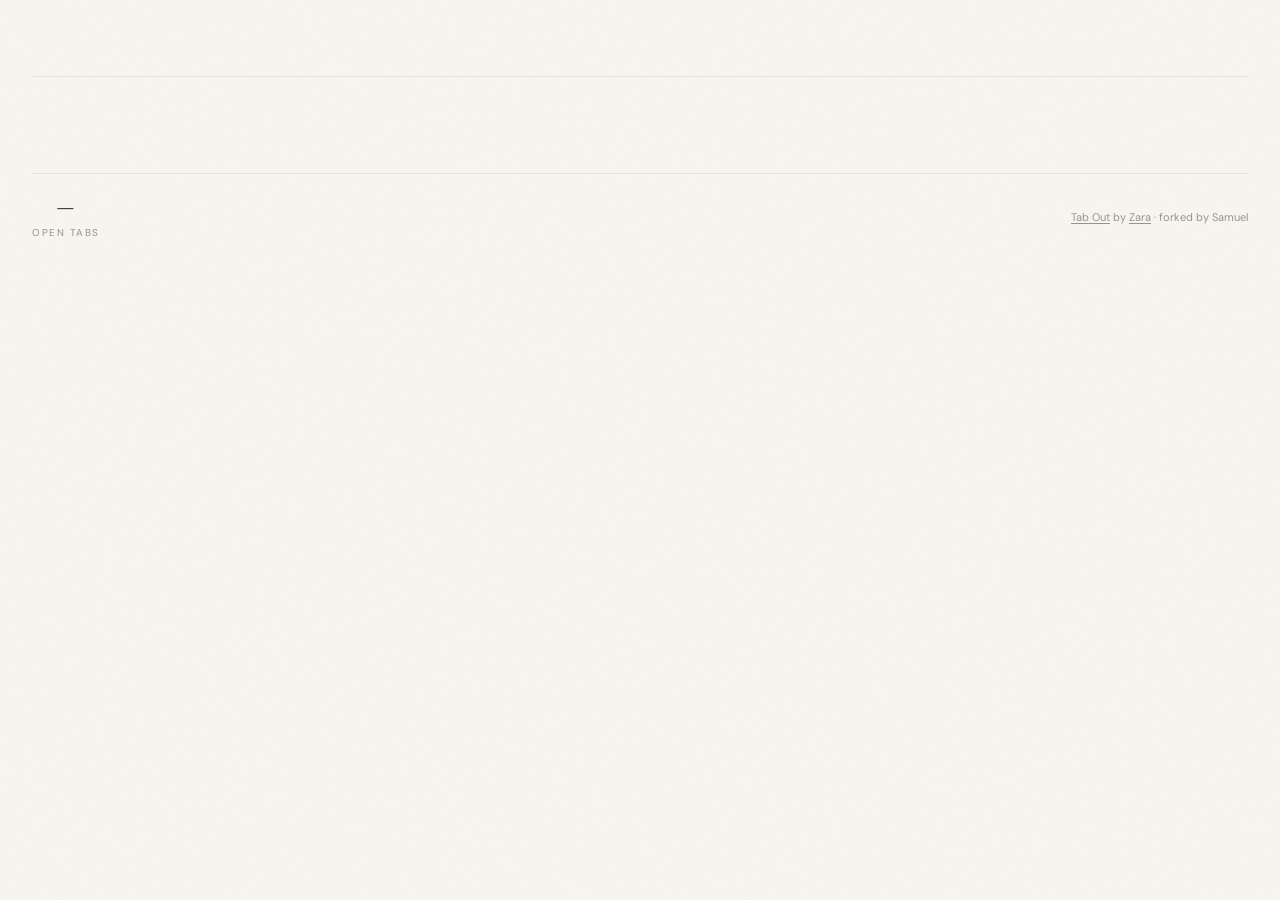
==== extension/index.html @ 677e5ebb "feat: keep tab counts synchronized" ====
<!DOCTYPE html>
<html lang="en">
<head>
  <meta charset="UTF-8">
  <meta name="viewport" content="width=device-width, initial-scale=1.0">
  <title>Tab Out</title>

  <!-- Google Fonts: Newsreader (for headings/numbers) + DM Sans (for body text) -->
  <link rel="preconnect" href="https://fonts.googleapis.com">
  <link href="https://fonts.googleapis.com/css2?family=Newsreader:ital,opsz,wght@0,6..72,300;0,6..72,400;0,6..72,500;1,6..72,300;1,6..72,400&family=DM+Sans:wght@300;400;500;600&display=swap" rel="stylesheet">

  <link rel="stylesheet" href="style.css">
</head>
<body>
<div class="container">



  <!-- ================================================================
       HEADER — greeting on the left
       ================================================================ -->
  <header>
    <div class="header-left">
      <!-- "Good afternoon" — written by getGreeting() in app.js -->
      <h1 id="greeting"></h1>
      <!-- "Friday, April 4, 2026" — written by getDateDisplay() in app.js -->
      <div class="date" id="dateDisplay"></div>
    </div>
  </header>

  <!-- ================================================================
       TAB OUT DUPES BANNER — appears when you have extra Tab Out tabs open
       Hidden by default; app.js shows it when dupeTabOutCount > 1
       ================================================================ -->
  <div class="tab-cleanup-banner" id="tabOutDupeBanner" style="display:none">
    <div class="tab-cleanup-left">
      <div class="tab-cleanup-icon">
        <svg xmlns="http://www.w3.org/2000/svg" fill="none" viewBox="0 0 24 24" stroke-width="1.5" stroke="currentColor">
          <path stroke-linecap="round" stroke-linejoin="round" d="M15.75 17.25v3.375c0 .621-.504 1.125-1.125 1.125h-9.75a1.125 1.125 0 0 1-1.125-1.125V7.875c0-.621.504-1.125 1.125-1.125H6.75a9.06 9.06 0 0 1 1.5.124m7.5 10.376h3.375c.621 0 1.125-.504 1.125-1.125V11.25c0-4.46-3.243-8.161-7.5-8.876a9.06 9.06 0 0 0-1.5-.124H9.375c-.621 0-1.125.504-1.125 1.125v3.5m7.5 10.375H9.375a1.125 1.125 0 0 1-1.125-1.125v-9.25m12 6.625v-1.875a3.375 3.375 0 0 0-3.375-3.375h-1.5a1.125 1.125 0 0 1-1.125-1.125v-1.5a3.375 3.375 0 0 0-3.375-3.375H9.75" />
        </svg>
      </div>
      <div class="tab-cleanup-text">
        You have <strong id="tabOutDupeCount"></strong> Tab Out tabs open. Keep just this one?
      </div>
    </div>
    <button class="tab-cleanup-btn" data-action="close-tabout-dupes">Close extras</button>
  </div>

  <!-- ================================================================
       MAIN CONTENT AREA — two-column layout
       Left: open tabs (domain/mission cards)
       Right: saved for later checklist
       The right column only renders when it has items (JS controls this)
       ================================================================ -->
  <div class="dashboard-columns" id="dashboardColumns">

    <!-- LEFT COLUMN: Open tabs -->
    <div class="active-section" id="openTabsSection" style="display:none">
      <div class="section-header">
        <h2 id="openTabsSectionTitle">Right now</h2>
        <div class="section-line"></div>
        <div class="section-count" id="openTabsSectionCount"></div>
      </div>
      <div class="missions" id="openTabsMissions"></div>
    </div>

    <!-- RIGHT COLUMN: Saved for Later checklist -->
    <div class="deferred-column" id="deferredColumn" style="display:none">
      <div class="section-header">
        <h2>Saved for later</h2>
        <div class="section-line"></div>
        <div class="section-count" id="deferredCount"></div>
      </div>

      <!-- Active checklist items — injected by renderDeferredList() in app.js -->
      <div class="deferred-list" id="deferredList"></div>

      <!-- Empty state — shown when no active deferred tabs -->
      <div class="deferred-empty" id="deferredEmpty" style="display:none">
        Nothing saved. Living in the moment.
      </div>

      <!-- Archive section — collapsed by default -->
      <div class="deferred-archive" id="deferredArchive" style="display:none">
        <button class="archive-toggle" id="archiveToggle">
          <svg class="archive-chevron" xmlns="http://www.w3.org/2000/svg" fill="none" viewBox="0 0 24 24" stroke-width="2" stroke="currentColor"><path stroke-linecap="round" stroke-linejoin="round" d="m19.5 8.25-7.5 7.5-7.5-7.5" /></svg>
          Archive
          <span class="archive-count" id="archiveCount"></span>
        </button>
        <div class="archive-body" id="archiveBody" style="display:none">
          <input type="text" class="archive-search" id="archiveSearch" placeholder="Search archived tabs...">
          <div class="archive-list" id="archiveList"></div>
        </div>
      </div>
    </div>

  </div><!-- end .dashboard-columns -->

  <!-- ================================================================
       HISTORY SECTION — 底部：访问过的历史域名
       每个域名显示一次，点击进入该域名首页
       由 renderHistorySection() in app.js 控制显隐
       ================================================================ -->
  <div class="history-section" id="historySection" style="display:none">
    <div class="section-header">
      <h2>Recently visited</h2>
      <div class="section-line"></div>
      <div class="section-count" id="historySectionCount"></div>
    </div>
    <div class="history-domains" id="historyDomains"></div>
  </div>

  <!-- ================================================================
       FOOTER — global stats + refresh control
       ================================================================ -->
  <footer>
    <div class="footer-stats">
      <div class="stat">
        <div class="stat-num" id="statTabs">—</div>
        <div class="stat-label">Open tabs</div>
      </div>
    </div>
    <div class="last-refresh">
      <span style="color: var(--muted); font-size: 11px;"><a href="https://github.com/zarazhangrui/tab-out" target="_top" style="color: var(--muted); text-decoration: underline; text-underline-offset: 2px;">Tab Out</a> by <a href="https://x.com/zarazhangrui" target="_top" style="color: var(--muted); text-decoration: underline; text-underline-offset: 2px;">Zara</a> &middot; forked by Samuel</span>
    </div>
  </footer>

</div><!-- end .container -->

<!-- ================================================================
     TOAST — floats above everything, used for action confirmations
     Hidden by default via CSS (opacity:0, translateY)
     ================================================================ -->
<div class="toast" id="toast">
  <!-- Checkmark circle icon (Heroicons outline) -->
  <svg xmlns="http://www.w3.org/2000/svg" fill="none" viewBox="0 0 24 24" stroke-width="2" stroke="currentColor">
    <path stroke-linecap="round" stroke-linejoin="round" d="M9 12.75 11.25 15 15 9.75M21 12a9 9 0 1 1-18 0 9 9 0 0 1 18 0Z" />
  </svg>
  <span id="toastText"></span>
</div>

<!-- Personal config (gitignored) — defines LOCAL_LANDING_PAGE_PATTERNS etc. -->
<!-- If the file doesn't exist, that's fine — app.js uses sensible defaults. -->
<script src="config.local.js" onerror="/* no personal config, that's fine */"></script>

<!-- Main dashboard logic — loads last so the DOM is ready -->
<script src="tab-state.js"></script>
<script src="app.js"></script>
</body>
</html>
---- extension/style.css ----
/* ============================================================
   Tab Mission Control — Dashboard Styles
   Extracted directly from mockup.html — do not modify unless
   also updating the mockup. This is the approved design.
   ============================================================ */

:root {
  --ink: #1a1613;
  --paper: #f8f5f0;
  --warm-gray: #e8e2da;
  --muted: #9a918a;
  --accent-amber: #c8713a;
  --accent-sage: #5a7a62;
  --accent-slate: #5a6b7a;
  --accent-rose: #b35a5a;
  --status-active: #3d7a4a;
  --status-cooling: #b8892e;
  --status-abandoned: #b35a5a;
  --card-bg: #fffdf9;
  --shadow: rgba(26, 22, 19, 0.06);
}

* { margin: 0; padding: 0; box-sizing: border-box; }

body {
  font-family: 'DM Sans', sans-serif;
  background: var(--paper);
  color: var(--ink);
  min-height: 100vh;
  -webkit-font-smoothing: antialiased;
}

/* Subtle paper texture */
body::before {
  content: '';
  position: fixed;
  inset: 0;
  background-image: url("data:image/svg+xml,%3Csvg viewBox='0 0 256 256' xmlns='http://www.w3.org/2000/svg'%3E%3Cfilter id='noise'%3E%3CfeTurbulence type='fractalNoise' baseFrequency='0.9' numOctaves='4' stitchTiles='stitch'/%3E%3C/filter%3E%3Crect width='100%25' height='100%25' filter='url(%23noise)' opacity='0.03'/%3E%3C/svg%3E");
  pointer-events: none;
  z-index: 0;
}

.container {
  position: relative;
  z-index: 1;
  max-width: 960px;
  margin: 0 auto;
  padding: 48px 32px 80px;
}

/* When the saved-for-later sidebar is open, expand the container
   so the tab grid still has room for 2-3 columns */
.container:has(.dashboard-columns) {
  max-width: 1300px;
}

/* ---- Header ---- */
header {
  display: flex;
  justify-content: space-between;
  align-items: flex-start;
  margin-bottom: 48px;
  padding-bottom: 24px;
  border-bottom: 1px solid var(--warm-gray);
}

.header-left h1 {
  font-family: 'Newsreader', serif;
  font-weight: 300;
  font-size: 28px;
  letter-spacing: -0.5px;
  color: var(--ink);
  margin-bottom: 4px;
}

.header-left .date {
  font-size: 13px;
  color: var(--muted);
  font-weight: 400;
  letter-spacing: 0.5px;
  text-transform: uppercase;
}

/* ---- Tab cleanup banner ---- */
.tab-cleanup-banner {
  background: linear-gradient(135deg, rgba(200, 113, 58, 0.04), rgba(200, 113, 58, 0.09));
  border: 1px solid rgba(200, 113, 58, 0.18);
  border-radius: 8px;
  padding: 16px 24px;
  display: flex;
  align-items: center;
  justify-content: space-between;
  margin-bottom: 16px;
}

.tab-cleanup-left {
  display: flex;
  align-items: center;
  gap: 16px;
}

.tab-cleanup-icon {
  width: 36px;
  height: 36px;
  border-radius: 50%;
  background: rgba(200, 113, 58, 0.1);
  display: flex;
  align-items: center;
  justify-content: center;
  flex-shrink: 0;
}

.tab-cleanup-icon svg {
  width: 18px;
  height: 18px;
  color: var(--accent-amber);
}

.tab-cleanup-text {
  font-size: 13px;
  color: var(--ink);
  line-height: 1.5;
}

.tab-cleanup-text strong {
  font-weight: 600;
}

.tab-cleanup-btn {
  font-family: 'DM Sans', sans-serif;
  font-size: 12px;
  font-weight: 600;
  padding: 8px 20px;
  border-radius: 6px;
  border: none;
  background: var(--accent-amber);
  color: white;
  cursor: pointer;
  transition: all 0.2s;
  white-space: nowrap;
}

.tab-cleanup-btn:hover {
  opacity: 0.85;
  transform: translateY(-1px);
}

/* ---- Nudge banner ---- */
.nudge-banner {
  background: linear-gradient(135deg, rgba(179, 90, 90, 0.04), rgba(179, 90, 90, 0.08));
  border: 1px solid rgba(179, 90, 90, 0.15);
  border-radius: 8px;
  padding: 16px 24px;
  display: flex;
  align-items: center;
  gap: 16px;
  margin-bottom: 40px;
}

.nudge-icon {
  width: 36px;
  height: 36px;
  border-radius: 50%;
  background: rgba(179, 90, 90, 0.1);
  display: flex;
  align-items: center;
  justify-content: center;
  flex-shrink: 0;
}

.nudge-icon svg {
  width: 18px;
  height: 18px;
  color: var(--status-abandoned);
}

.nudge-text {
  font-size: 13px;
  color: var(--ink);
  line-height: 1.5;
}

.nudge-text strong {
  font-weight: 600;
}

/* ---- Section Headers ---- */
.section-header {
  display: flex;
  align-items: center;
  gap: 12px;
  margin-bottom: 20px;
  margin-top: 8px;
}

.section-header h2 {
  font-family: 'Newsreader', serif;
  font-weight: 400;
  font-size: 18px;
  font-style: italic;
  color: var(--muted);
  white-space: nowrap;
}

.section-line {
  flex: 1;
  height: 1px;
  background: var(--warm-gray);
}

.section-count {
  font-size: 12px;
  color: var(--muted);
  font-weight: 500;
  letter-spacing: 0.5px;
  white-space: nowrap;
}

/* ---- Mission Cards ---- */
.missions {
  columns: 280px;
  column-gap: 12px;
  margin-bottom: 40px;
}

.mission-card {
  background: var(--card-bg);
  border: 1px solid var(--warm-gray);
  border-radius: 8px;
  padding: 16px 18px;
  display: flex;
  flex-direction: column;
  gap: 8px;
  transition: box-shadow 0.25s ease, transform 0.25s ease;
  cursor: pointer;
  position: relative;
  overflow: hidden;
  break-inside: avoid;       /* don't split a card across columns */
  margin-bottom: 12px;       /* vertical spacing (replaces grid gap) */
}

/* Colored top border instead of side bar for grid cards */
.mission-card::before {
  content: '';
  position: absolute;
  top: 0;
  left: 0;
  right: 0;
  height: 3px;
  background: var(--warm-gray);
}

.mission-card.has-active-bar::before { background: var(--status-active); }
.mission-card.has-amber-bar::before { background: var(--accent-amber); }
.mission-card.has-neutral-bar::before { background: var(--warm-gray); }

.mission-card:hover {
  box-shadow: 0 4px 20px var(--shadow);
  transform: translateY(-1px);
}

/* Closing animation — card scales down and fades out */
.mission-card.closing {
  opacity: 0;
  transform: scale(0.9);
  transition: opacity 0.25s ease, transform 0.25s ease;
  pointer-events: none;
}

.mission-card.collapsed {
  display: none !important;
}

/* Old side status bar — hidden, replaced by top border via ::before */
.status-bar {
  display: none;
}

.mission-content {
  min-width: 0;
}

/* Hide the right-side meta (page count) — info is already in the badge */
.mission-meta {
  display: none;
}

.mission-top {
  display: flex;
  align-items: center;
  gap: 10px;
  margin-bottom: 6px;
  flex-wrap: wrap;
}

.mission-name {
  font-weight: 600;
  font-size: 15px;
  color: var(--ink);
  letter-spacing: -0.2px;
}

.mission-tag {
  font-size: 10px;
  text-transform: uppercase;
  letter-spacing: 1px;
  font-weight: 600;
  padding: 2px 8px;
  border-radius: 3px;
}

.mission-tag.active {
  color: var(--status-active);
  background: rgba(61, 122, 74, 0.08);
}

.mission-tag.cooling {
  color: var(--status-cooling);
  background: rgba(184, 137, 46, 0.08);
}

.mission-tag.abandoned {
  color: var(--status-abandoned);
  background: rgba(179, 90, 90, 0.08);
}

/* Tab indicator badge — shows how many Chrome tabs are still open for this mission */
.open-tabs-badge {
  display: inline-flex;
  align-items: center;
  gap: 4px;
  font-size: 10px;
  font-weight: 500;
  color: var(--accent-amber);
  background: rgba(200, 113, 58, 0.08);
  padding: 2px 8px;
  border-radius: 3px;
}

.open-tabs-badge svg {
  width: 10px;
  height: 10px;
}

.mission-summary {
  font-size: 13px;
  color: var(--muted);
  line-height: 1.5;
  margin-bottom: 8px;
}

.mission-pages {
  display: flex;
  flex-direction: column;
  gap: 0;
}

/* ---- Tab row — each tab is a full-width row with favicon, title, and actions ---- */
.page-chip {
  font-size: 13px;
  color: var(--ink);
  background: transparent;
  padding: 8px 4px;
  border-radius: 0;
  border: none;
  border-bottom: 1px solid rgba(154, 145, 138, 0.1);
  position: relative;
  display: flex;
  align-items: center;
  gap: 8px;
  line-height: 1.4;
}

.page-chip:last-child,
.page-chip-overflow {
  border-bottom: none;
}

/* Favicon */
.chip-favicon {
  width: 16px;
  height: 16px;
  flex-shrink: 0;
  border-radius: 2px;
}

/* Title text — wraps naturally, no truncation */
.chip-text {
  flex: 1;
  min-width: 0;
  /* Show up to 2 lines, then ellipsis */
  display: -webkit-box;
  -webkit-line-clamp: 2;
  -webkit-box-orient: vertical;
  overflow: hidden;
}

/* Duplicate badge */
.chip-dupe-badge {
  color: var(--accent-amber);
  font-weight: 600;
}

/* Duplicate border highlight */
.chip-has-dupes {
  border-color: rgba(200, 113, 58, 0.25);
}

/* Action buttons grouped on the right */
.chip-actions {
  display: flex;
  align-items: center;
  gap: 2px;
  flex-shrink: 0;
  margin-left: auto;
}

/* ---- Chip action buttons (save + close) ---- */
.chip-action {
  display: inline-flex;
  align-items: center;
  justify-content: center;
  background: none;
  border: none;
  color: var(--muted);
  cursor: pointer;
  padding: 4px;
  border-radius: 4px;
  opacity: 0.35;
  transition: opacity 0.15s, color 0.15s, background 0.15s;
  flex-shrink: 0;
}

.chip-action svg {
  width: 15px;
  height: 15px;
}

.chip-action:hover {
  opacity: 1;
  background: rgba(154, 145, 138, 0.1);
}

.chip-save:hover {
  color: var(--accent-sage);
  background: rgba(90, 122, 98, 0.08);
}

.chip-close:hover {
  color: var(--status-abandoned);
  background: rgba(179, 90, 90, 0.08);
}

.page-chip.clickable {
  cursor: pointer;
  transition: background 0.15s ease;
}

.page-chip.clickable:hover {
  background: rgba(200, 113, 58, 0.04);
}

/* "+N more" overflow chip */
.page-chip-overflow {
  font-size: 12px;
  color: var(--muted);
  padding: 6px 4px;
}

/* mission-meta hidden — see above */

.mission-time {
  font-size: 12px;
  color: var(--muted);
  margin-bottom: 4px;
}

.mission-page-count {
  font-size: 20px;
  font-family: 'Newsreader', serif;
  font-weight: 300;
  color: var(--ink);
  line-height: 1;
}

.mission-page-label {
  font-size: 10px;
  color: var(--muted);
  text-transform: uppercase;
  letter-spacing: 1px;
}

/* ---- Actions row ---- */
.actions {
  display: flex;
  gap: 8px;
  margin-top: 10px;
}

.action-btn {
  font-size: 11px;
  font-family: 'DM Sans', sans-serif;
  font-weight: 500;
  padding: 5px 14px;
  border-radius: 4px;
  border: 1px solid var(--warm-gray);
  background: var(--card-bg);
  color: var(--muted);
  cursor: pointer;
  transition: all 0.2s;
  display: inline-flex;
  align-items: center;
  gap: 5px;
}

.action-btn:hover {
  border-color: var(--ink);
  color: var(--ink);
}

.action-btn svg {
  width: 12px;
  height: 12px;
}

.action-btn.primary {
  background: var(--ink);
  color: var(--paper);
  border-color: var(--ink);
}

.action-btn.primary:hover {
  opacity: 0.85;
}

.action-btn.close-tabs {
  border-color: rgba(200, 113, 58, 0.3);
  color: var(--accent-amber);
  background: rgba(200, 113, 58, 0.04);
}

.action-btn.close-tabs:hover {
  background: rgba(200, 113, 58, 0.1);
  border-color: var(--accent-amber);
}

.action-btn.save-tabs {
  border-color: rgba(90, 122, 98, 0.3);
  color: var(--accent-sage);
  background: rgba(90, 122, 98, 0.04);
}

.action-btn.save-tabs:hover {
  background: rgba(90, 122, 98, 0.1);
  border-color: var(--accent-sage);
}

.action-btn.danger {
  color: var(--status-abandoned);
}

.action-btn.danger:hover {
  border-color: var(--status-abandoned);
  color: var(--status-abandoned);
}

/* ---- Toast notification ---- */
.toast {
  position: fixed;
  bottom: 32px;
  left: 50%;
  transform: translateX(-50%) translateY(80px);
  background: var(--ink);
  color: var(--paper);
  font-family: 'DM Sans', sans-serif;
  font-size: 13px;
  font-weight: 500;
  padding: 12px 24px;
  border-radius: 8px;
  box-shadow: 0 8px 32px rgba(0,0,0,0.2);
  z-index: 100;
  opacity: 0;
  transition: all 0.4s cubic-bezier(0.16, 1, 0.3, 1);
  pointer-events: none;
  display: flex;
  align-items: center;
  gap: 8px;
}

.toast.visible {
  opacity: 1;
  transform: translateX(-50%) translateY(0);
}

.toast svg {
  width: 16px;
  height: 16px;
  color: var(--status-active);
}

/* ---- Footer ---- */
footer {
  margin-top: 48px;
  padding-top: 20px;
  border-top: 1px solid var(--warm-gray);
  display: flex;
  justify-content: space-between;
  align-items: center;
}

.footer-stats {
  display: flex;
  gap: 32px;
}

.stat {
  text-align: center;
}

.stat-num {
  font-family: 'Newsreader', serif;
  font-size: 28px;
  font-weight: 300;
  color: var(--ink);
  line-height: 1;
  transition: all 0.3s;
}

.stat-label {
  font-size: 10px;
  text-transform: uppercase;
  letter-spacing: 1.5px;
  color: var(--muted);
  margin-top: 4px;
}

.last-refresh {
  font-size: 11px;
  color: var(--muted);
}

.refresh-btn {
  font-family: 'DM Sans', sans-serif;
  font-size: 11px;
  font-weight: 500;
  color: var(--accent-amber);
  background: none;
  border: none;
  cursor: pointer;
  text-decoration: underline;
  text-underline-offset: 2px;
}

/* ---- Animations ---- */
@keyframes fadeUp {
  from { opacity: 0; transform: translateY(12px); }
  to { opacity: 1; transform: translateY(0); }
}

header { animation: fadeUp 0.5s ease both; }
.tab-cleanup-banner { animation: fadeUp 0.5s ease 0.1s both; }
.nudge-banner { animation: fadeUp 0.5s ease 0.15s both; }
.active-section .section-header { animation: fadeUp 0.5s ease 0.2s both; }
.active-section .missions .mission-card:nth-child(1) { animation: fadeUp 0.4s ease 0.25s both; }
.active-section .missions .mission-card:nth-child(2) { animation: fadeUp 0.4s ease 0.3s both; }
.active-section .missions .mission-card:nth-child(3) { animation: fadeUp 0.4s ease 0.35s both; }
.active-section .missions .mission-card:nth-child(4) { animation: fadeUp 0.4s ease 0.4s both; }
.abandoned-section .section-header { animation: fadeUp 0.5s ease 0.45s both; }
.abandoned-section .missions .mission-card:nth-child(1) { animation: fadeUp 0.4s ease 0.5s both; }
.abandoned-section .missions .mission-card:nth-child(2) { animation: fadeUp 0.4s ease 0.55s both; }
.abandoned-section .missions .mission-card:nth-child(3) { animation: fadeUp 0.4s ease 0.6s both; }
footer { animation: fadeUp 0.5s ease 0.65s both; }

.deferred-list .deferred-item:nth-child(1) { animation-delay: 0.05s; }
.deferred-list .deferred-item:nth-child(2) { animation-delay: 0.1s; }
.deferred-list .deferred-item:nth-child(3) { animation-delay: 0.15s; }
.deferred-list .deferred-item:nth-child(4) { animation-delay: 0.2s; }
.deferred-list .deferred-item:nth-child(5) { animation-delay: 0.25s; }
.deferred-column .section-header { animation: fadeUp 0.5s ease 0.1s both; }


/* ================================================================
   STATIC DEFAULT VIEW — new elements added for "AI on demand"
   ================================================================ */

/* ---- Neutral status bar (domain-grouped cards, no AI color) ---- */
.status-bar.neutral {
  background: var(--warm-gray);
}

/* ---- "Domain" tag on static domain cards ---- */
.mission-tag.neutral {
  color: var(--muted);
  background: rgba(154, 145, 138, 0.1);
}

/* ================================================================
   MISSIONS EMPTY STATE
   Shown when all mission cards have been closed.
   A calm, satisfying "you did it" moment.
   ================================================================ */

.missions-empty-state {
  /* Takes the full width — spans all columns */
  column-span: all;

  display: flex;
  flex-direction: column;
  align-items: center;
  justify-content: center;
  gap: 12px;

  padding: 56px 24px;
  text-align: center;

  animation: fadeUp 0.5s ease both;
}

/* CSS-drawn checkmark in a glowing circle */
.empty-checkmark {
  width: 56px;
  height: 56px;
  border-radius: 50%;
  background: rgba(90, 122, 98, 0.1);
  border: 1.5px solid rgba(90, 122, 98, 0.3);

  /* Soft sage glow */
  box-shadow: 0 0 0 8px rgba(90, 122, 98, 0.05),
              0 0 0 16px rgba(90, 122, 98, 0.03);

  display: flex;
  align-items: center;
  justify-content: center;

  /* Pop in with a gentle scale animation */
  animation: checkPop 0.5s cubic-bezier(0.34, 1.56, 0.64, 1) 0.1s both;
}

.empty-checkmark svg {
  width: 26px;
  height: 26px;
  color: var(--accent-sage);
  stroke-width: 2.5;
}

@keyframes checkPop {
  from { transform: scale(0.6); opacity: 0; }
  to   { transform: scale(1);   opacity: 1; }
}

.empty-title {
  font-family: 'Newsreader', serif;
  font-size: 20px;
  font-weight: 400;
  font-style: italic;
  color: var(--ink);
  letter-spacing: -0.3px;
}

.empty-subtitle {
  font-size: 13px;
  color: var(--muted);
  font-weight: 400;
  letter-spacing: 0.3px;
}


/* ================================================================
   UPDATE BANNER
   Appears at the very top of the page when a new version is available.
   Intentionally thin and unobtrusive — it's informational, not urgent.
   The warm sage green palette feels calm and positive ("new thing!"),
   contrasting with the amber/rose warning tones used elsewhere.
   ================================================================ */

.update-banner {
  /* Thin bar — sits above the header, below the container's top padding */
  display: flex;
  align-items: center;
  justify-content: space-between;
  gap: 12px;

  /* Sage green tint — matches accent-sage but very light */
  background: linear-gradient(135deg, rgba(90, 122, 98, 0.05), rgba(90, 122, 98, 0.10));
  border: 1px solid rgba(90, 122, 98, 0.22);
  border-radius: 8px;
  padding: 10px 16px;

  /* Push the header down slightly */
  margin-bottom: 24px;

  /* Slide in from above when it appears */
  animation: bannerSlideIn 0.35s cubic-bezier(0.16, 1, 0.3, 1) both;
}

@keyframes bannerSlideIn {
  from { opacity: 0; transform: translateY(-8px); }
  to   { opacity: 1; transform: translateY(0); }
}

/* Left cluster: icon + text */
.update-banner-left {
  display: flex;
  align-items: center;
  gap: 10px;
  flex: 1;
  min-width: 0; /* prevents text overflow from breaking layout */
}

.update-banner-icon {
  width: 16px;
  height: 16px;
  color: var(--accent-sage);
  flex-shrink: 0;
  opacity: 0.85;
}

.update-banner-text {
  font-size: 13px;
  color: var(--ink);
  font-weight: 400;
  line-height: 1.4;
  opacity: 0.85;
}

/* Right cluster: action button + dismiss X */
.update-banner-right {
  display: flex;
  align-items: center;
  gap: 8px;
  flex-shrink: 0;
}

/* "Update now" button — small, filled, sage green */
.update-banner-btn {
  font-family: 'DM Sans', sans-serif;
  font-size: 12px;
  font-weight: 500;
  color: #fff;
  background: var(--accent-sage);
  border: none;
  border-radius: 5px;
  padding: 5px 12px;
  cursor: pointer;
  letter-spacing: 0.2px;
  transition: background 0.2s, opacity 0.2s;
  white-space: nowrap;
}

.update-banner-btn:hover {
  background: #4a6952; /* slightly darker sage */
}

.update-banner-btn:disabled {
  opacity: 0.55;
  cursor: not-allowed;
}

/* Dismiss X button — minimal, icon-only */
.update-banner-dismiss {
  display: flex;
  align-items: center;
  justify-content: center;
  width: 24px;
  height: 24px;
  border: none;
  background: transparent;
  cursor: pointer;
  border-radius: 4px;
  color: var(--muted);
  transition: background 0.15s, color 0.15s;
  padding: 0;
  flex-shrink: 0;
}

.update-banner-dismiss:hover {
  background: rgba(26, 22, 19, 0.06);
  color: var(--ink);
}

.update-banner-dismiss svg {
  width: 14px;
  height: 14px;
}


/* ================================================================
   SAVED FOR LATER — Checklist Column + Archive
   ================================================================ */

/* ---- Two-column layout ---- */
.dashboard-columns {
  display: flex;
  gap: 32px;
  align-items: flex-start;
}

/* Open tabs column keeps the grid layout */
.dashboard-columns .active-section {
  flex: 1;
  min-width: 600px;
}

/* Saved for later column — fixed width on the right, scrolls independently */
.deferred-column {
  width: 280px;
  flex-shrink: 0;
  position: sticky;
  top: 32px;
  max-height: calc(100vh - 64px);
  overflow-y: auto;
}

/* On narrow screens, stack vertically */
@media (max-width: 800px) {
  .dashboard-columns {
    flex-direction: column;
  }
  .deferred-column {
    width: 100%;
    position: static;
  }
}

/* ---- Checklist items ---- */
.deferred-item {
  display: flex;
  align-items: flex-start;
  gap: 10px;
  padding: 10px 0;
  border-bottom: 1px solid rgba(154, 145, 138, 0.12);
  animation: fadeUp 0.3s ease both;
}

.deferred-item:last-child {
  border-bottom: none;
}

/* Custom checkbox */
.deferred-checkbox {
  appearance: none;
  -webkit-appearance: none;
  width: 18px;
  height: 18px;
  border: 2px solid var(--warm-gray);
  border-radius: 4px;
  cursor: pointer;
  flex-shrink: 0;
  margin-top: 1px;
  transition: all 0.2s;
  position: relative;
}

.deferred-checkbox:hover {
  border-color: var(--accent-sage);
}

.deferred-checkbox:checked {
  background: var(--accent-sage);
  border-color: var(--accent-sage);
}

/* Checkmark inside the checkbox */
.deferred-checkbox:checked::after {
  content: '';
  position: absolute;
  top: 2px;
  left: 5px;
  width: 4px;
  height: 8px;
  border: solid white;
  border-width: 0 2px 2px 0;
  transform: rotate(45deg);
}

/* Item content (title, domain, time) */
.deferred-info {
  flex: 1;
  min-width: 0;
}

.deferred-title {
  font-size: 13px;
  color: var(--ink);
  text-decoration: none;
  display: block;
  overflow: hidden;
  text-overflow: ellipsis;
  white-space: nowrap;
  transition: color 0.15s;
}

.deferred-title:hover {
  color: var(--accent-amber);
}

.deferred-meta {
  font-size: 11px;
  color: var(--muted);
  margin-top: 2px;
  display: flex;
  gap: 8px;
}

/* Checked-off item — strikethrough + faded */
.deferred-item.checked .deferred-title {
  text-decoration: line-through;
  color: var(--muted);
}

.deferred-item.checked .deferred-meta {
  opacity: 0.5;
}

/* Dismiss (X) button */
.deferred-dismiss {
  background: none;
  border: none;
  color: var(--muted);
  cursor: pointer;
  padding: 2px;
  opacity: 0.3;
  transition: opacity 0.15s, color 0.15s;
  flex-shrink: 0;
  margin-top: 1px;
}

.deferred-dismiss svg {
  width: 14px;
  height: 14px;
}

.deferred-dismiss:hover {
  opacity: 1;
  color: var(--status-abandoned);
}

/* Slide-out animation for items being removed */
.deferred-item.removing {
  opacity: 0;
  transform: translateX(20px);
  transition: opacity 0.3s ease, transform 0.3s ease;
}

/* ---- Empty state ---- */
.deferred-empty {
  font-size: 13px;
  color: var(--muted);
  font-style: italic;
  padding: 24px 0;
  text-align: center;
}

/* ---- Archive section ---- */
.deferred-archive {
  margin-top: 16px;
  padding-top: 12px;
  border-top: 1px solid var(--warm-gray);
}

.archive-toggle {
  font-family: 'DM Sans', sans-serif;
  font-size: 12px;
  font-weight: 500;
  color: var(--muted);
  background: none;
  border: none;
  cursor: pointer;
  display: flex;
  align-items: center;
  gap: 6px;
  padding: 4px 0;
  width: 100%;
  text-align: left;
  transition: color 0.15s;
}

.archive-toggle:hover {
  color: var(--ink);
}

.archive-chevron {
  width: 14px;
  height: 14px;
  transition: transform 0.2s;
}

.archive-toggle.open .archive-chevron {
  transform: rotate(180deg);
}

.archive-count {
  font-size: 11px;
  color: var(--muted);
  opacity: 0.7;
}

.archive-body {
  padding-top: 12px;
}

.archive-search {
  font-family: 'DM Sans', sans-serif;
  font-size: 12px;
  width: 100%;
  padding: 8px 12px;
  border: 1px solid var(--warm-gray);
  border-radius: 6px;
  background: var(--card-bg);
  color: var(--ink);
  outline: none;
  transition: border-color 0.2s;
  margin-bottom: 12px;
}

.archive-search:focus {
  border-color: var(--accent-amber);
}

.archive-search::placeholder {
  color: var(--muted);
}

/* Archive items are simpler — just title + domain + date */
.archive-item {
  display: flex;
  align-items: center;
  gap: 8px;
  padding: 6px 0;
  border-bottom: 1px solid rgba(154, 145, 138, 0.08);
}

.archive-item:last-child {
  border-bottom: none;
}

.archive-item-title {
  font-size: 12px;
  color: var(--muted);
  text-decoration: none;
  overflow: hidden;
  text-overflow: ellipsis;
  white-space: nowrap;
  flex: 1;
  min-width: 0;
  transition: color 0.15s;
}

.archive-item-title:hover {
  color: var(--ink);
}

.archive-item-date {
  font-size: 10px;
  color: var(--muted);
  opacity: 0.6;
  flex-shrink: 0;
}


/* ================================================================
   HISTORY SECTION — 底部：曾经访问的历史域名
   风格与页面其他区块保持一致（暖纸色调 + 琥珀交互）
   ================================================================ */

.history-section {
  margin-top: 48px;
  padding-top: 32px;
  border-top: 1px solid var(--warm-gray);
  animation: fadeUp 0.5s ease 0.5s both;
}

/* 域名 chip 容器：自动换行的弹性布局 */
.history-domains {
  display: flex;
  flex-wrap: wrap;
  gap: 8px;
  margin-top: 4px;
}

/* 单个域名 chip：胶囊形状，含 favicon + 域名文字 */
.history-domain-chip {
  display: inline-flex;
  align-items: center;
  gap: 6px;

  padding: 5px 12px 5px 8px;
  border: 1px solid var(--warm-gray);
  border-radius: 20px;
  background: var(--card-bg);

  color: var(--muted);
  font-family: 'DM Sans', sans-serif;
  font-size: 12px;
  font-weight: 500;
  text-decoration: none;
  white-space: nowrap;

  transition: border-color 0.2s, color 0.2s, background 0.2s,
              transform 0.2s, box-shadow 0.2s;
  cursor: pointer;
}

.history-domain-chip:hover {
  border-color: var(--accent-amber);
  color: var(--ink);
  background: rgba(200, 113, 58, 0.04);
  transform: translateY(-1px);
  box-shadow: 0 2px 8px var(--shadow);
}

/* chip 内的小 favicon */
.history-favicon {
  width: 14px;
  height: 14px;
  border-radius: 2px;
  flex-shrink: 0;
  opacity: 0.75;
}

.history-domain-chip:hover .history-favicon {
  opacity: 1;
}
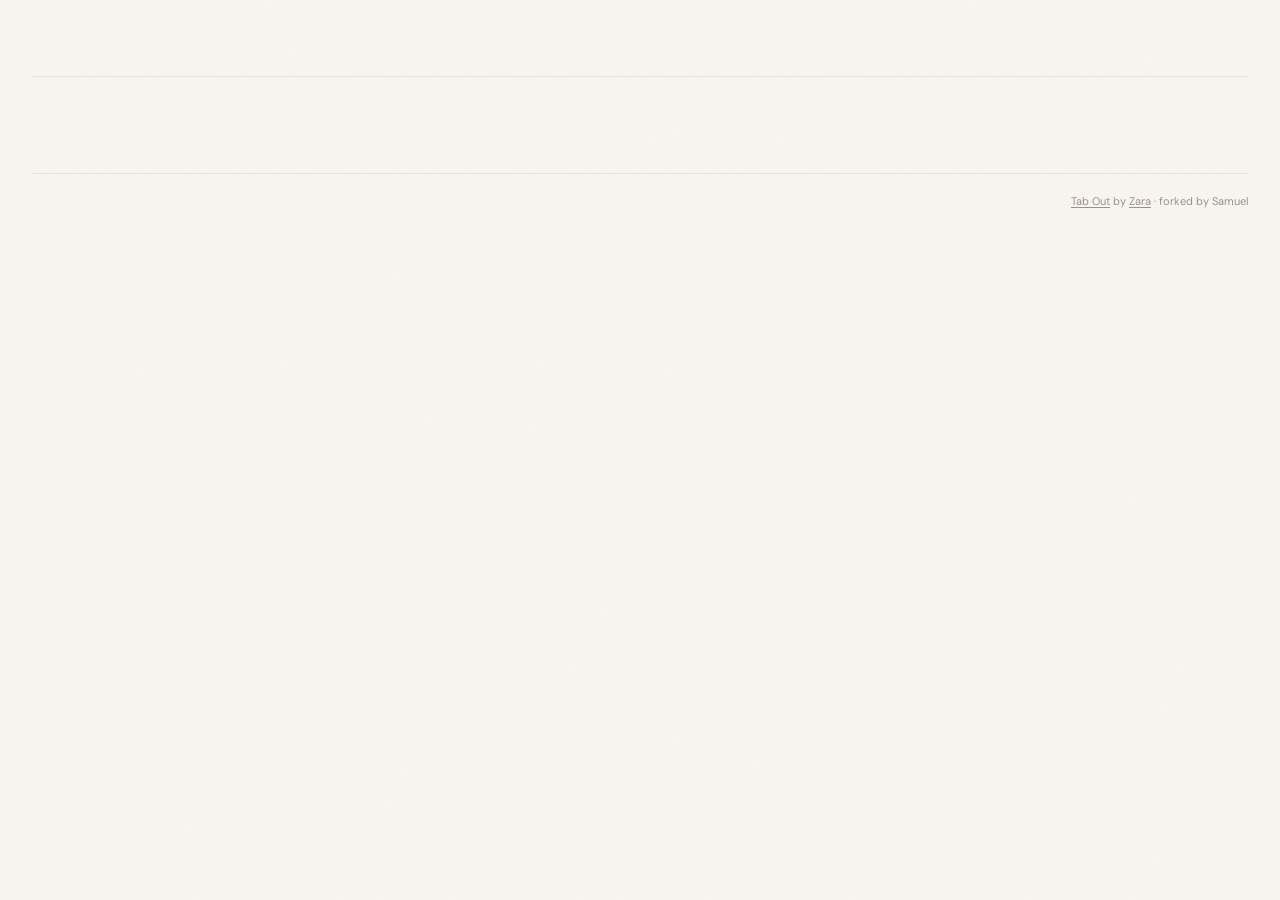
==== commit 70bfbe3e: "ui: move tab total into open tabs section" ====
--- a/extension/index.html
+++ b/extension/index.html
@@ -62,6 +62,12 @@
         <div class="section-count" id="openTabsSectionCount"></div>
       </div>
       <div class="missions" id="openTabsMissions"></div>
+      <div class="open-tabs-total">
+        <div class="stat">
+          <div class="stat-num" id="statTabs">—</div>
+          <div class="stat-label">Open tabs</div>
+        </div>
+      </div>
     </div>
 
     <!-- RIGHT COLUMN: Saved for Later checklist -->
@@ -114,12 +120,6 @@
        FOOTER — global stats + refresh control
        ================================================================ -->
   <footer>
-    <div class="footer-stats">
-      <div class="stat">
-        <div class="stat-num" id="statTabs">—</div>
-        <div class="stat-label">Open tabs</div>
-      </div>
-    </div>
     <div class="last-refresh">
       <span style="color: var(--muted); font-size: 11px;"><a href="https://github.com/zarazhangrui/tab-out" target="_top" style="color: var(--muted); text-decoration: underline; text-underline-offset: 2px;">Tab Out</a> by <a href="https://x.com/zarazhangrui" target="_top" style="color: var(--muted); text-decoration: underline; text-underline-offset: 2px;">Zara</a> &middot; forked by Samuel</span>
     </div>
@@ -144,7 +144,6 @@
 <script src="config.local.js" onerror="/* no personal config, that's fine */"></script>
 
 <!-- Main dashboard logic — loads last so the DOM is ready -->
-<script src="tab-state.js"></script>
 <script src="app.js"></script>
 </body>
 </html>
--- a/extension/style.css
+++ b/extension/style.css
@@ -604,13 +604,16 @@
   padding-top: 20px;
   border-top: 1px solid var(--warm-gray);
   display: flex;
-  justify-content: space-between;
-  align-items: center;
-}
-
-.footer-stats {
-  display: flex;
-  gap: 32px;
+  justify-content: flex-end;
+  align-items: center;
+}
+
+.open-tabs-total {
+  display: flex;
+  justify-content: flex-start;
+  margin-top: 24px;
+  padding-top: 16px;
+  border-top: 1px solid var(--warm-gray);
 }
 
 .stat {
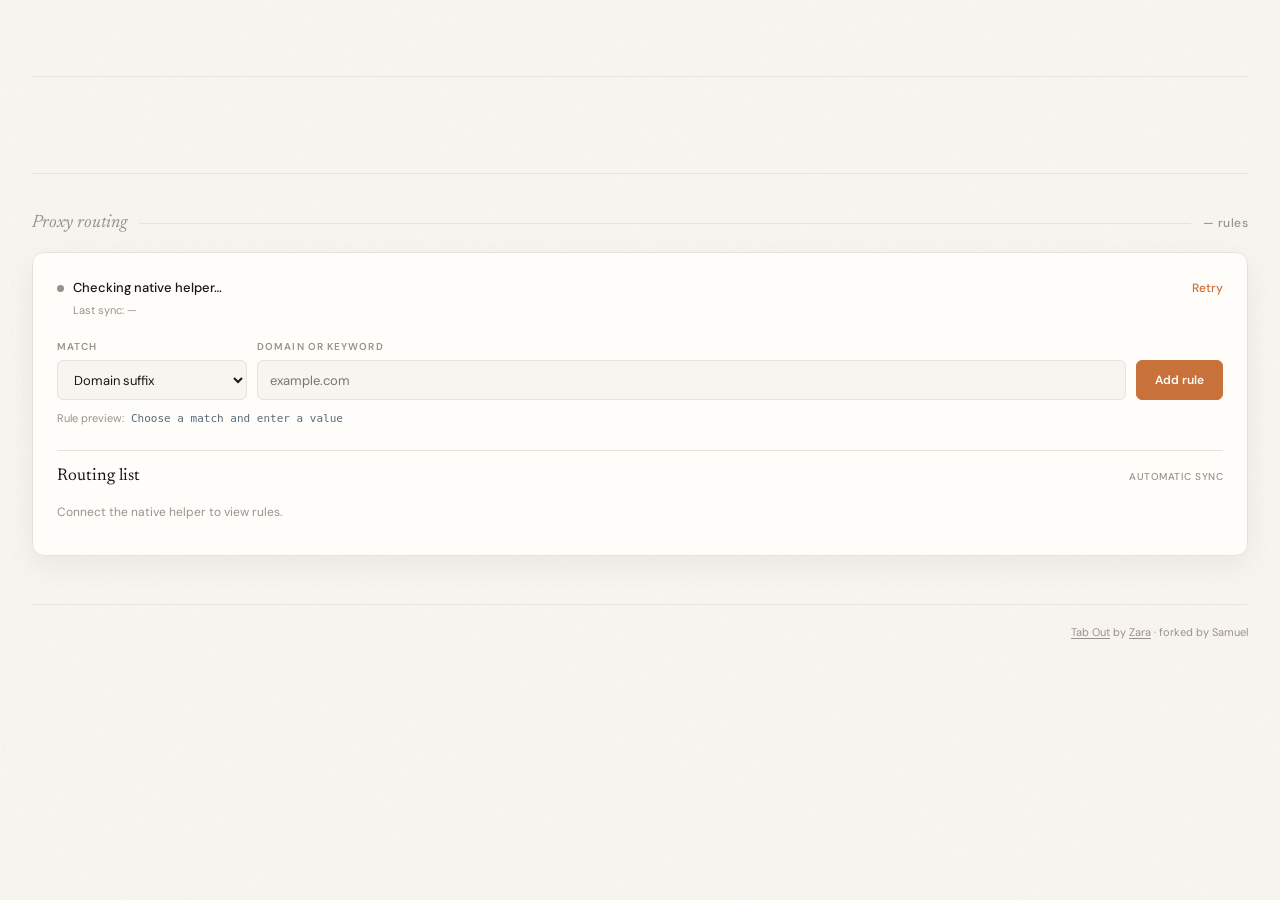
==== commit c6428347: "Add need-proxy management UI to Tab Out extension" ====
--- a/extension/index.html
+++ b/extension/index.html
@@ -116,6 +116,45 @@
     <div class="history-domains" id="historyDomains"></div>
   </div>
 
+  <section class="proxy-routing-section" id="proxyRoutingSection" aria-labelledby="proxyRoutingTitle">
+    <div class="section-header">
+      <h2 id="proxyRoutingTitle">Proxy routing</h2>
+      <div class="section-line"></div>
+      <div class="section-count" id="proxyRuleCount">— rules</div>
+    </div>
+    <div class="proxy-routing-panel">
+      <div class="proxy-status-row">
+        <span class="proxy-status-dot" id="proxyStatusDot" aria-hidden="true"></span>
+        <span id="proxyStatus" role="status" aria-live="polite">Checking native helper…</span>
+        <button type="button" class="proxy-retry" data-action="proxy-retry">Retry</button>
+      </div>
+      <div class="proxy-last-sync" id="proxyLastSync">Last sync: —</div>
+      <form class="proxy-form" id="proxyForm">
+        <label class="proxy-field">
+          <span>Match</span>
+          <select id="proxyMatchType" name="type">
+            <option value="suffix">Domain suffix</option>
+            <option value="keyword">Domain contains</option>
+            <option value="exact">Exact domain</option>
+          </select>
+        </label>
+        <label class="proxy-field proxy-value-field">
+          <span>Domain or keyword</span>
+          <input id="proxyValue" name="value" type="text" placeholder="example.com" spellcheck="false" autocomplete="off" autocapitalize="none" required>
+        </label>
+        <button type="submit" class="proxy-add" id="proxyAdd">Add rule</button>
+      </form>
+      <p class="proxy-keyword-warning" id="proxyKeywordWarning" hidden>Contains matching is broad and may match unrelated domains. Known company and private targets are protected by higher-priority direct rules.</p>
+      <div class="proxy-preview">Rule preview: <code id="proxyRulePreview">Choose a match and enter a value</code></div>
+      <div class="proxy-rules-heading">Routing list <span>Automatic sync</span></div>
+      <div class="proxy-rule-list" id="proxyRuleList"><p class="proxy-empty">Connect the native helper to view rules.</p></div>
+      <div class="proxy-undo" id="proxyUndo" hidden>
+        <span>Rule removed.</span>
+        <button type="button" data-action="proxy-undo">Undo (5s)</button>
+      </div>
+    </div>
+  </section>
+
   <!-- ================================================================
        FOOTER — global stats + refresh control
        ================================================================ -->
@@ -144,6 +183,8 @@
 <script src="config.local.js" onerror="/* no personal config, that's fine */"></script>
 
 <!-- Main dashboard logic — loads last so the DOM is ready -->
+<script src="tab-state.js"></script>
+<script src="proxy-routing.js"></script>
 <script src="app.js"></script>
 </body>
 </html>
--- a/extension/style.css
+++ b/extension/style.css
@@ -1224,3 +1224,273 @@
 .history-domain-chip:hover .history-favicon {
   opacity: 1;
 }
+
+.history-domain-entry {
+  display: inline-flex;
+  align-items: center;
+  gap: 5px;
+  max-width: 100%;
+}
+
+.proxy-routing-section {
+  margin-top: 48px;
+  padding-top: 32px;
+  border-top: 1px solid var(--warm-gray);
+  animation: fadeUp 0.5s ease 0.55s both;
+}
+
+.proxy-routing-panel {
+  padding: 24px;
+  border: 1px solid var(--warm-gray);
+  border-radius: 12px;
+  background: var(--card-bg);
+  box-shadow: 0 10px 30px var(--shadow);
+}
+
+.proxy-status-row {
+  display: flex;
+  align-items: center;
+  gap: 9px;
+  color: var(--ink);
+  font-size: 13px;
+  font-weight: 500;
+  line-height: 1.5;
+}
+
+.proxy-status-dot {
+  width: 7px;
+  height: 7px;
+  border-radius: 50%;
+  background: var(--muted);
+  flex: none;
+}
+
+.proxy-status-dot.is-active { background: var(--accent-sage); }
+.proxy-status-dot.is-pending { background: var(--accent-amber); }
+.proxy-status-dot.is-error { background: var(--accent-rose); }
+
+.proxy-retry {
+  margin-left: auto;
+  padding: 3px 0 3px 8px;
+  border: 0;
+  background: none;
+  color: var(--accent-amber);
+  font: 500 12px 'DM Sans', sans-serif;
+  cursor: pointer;
+}
+
+.proxy-last-sync {
+  margin: 4px 0 23px 16px;
+  color: var(--muted);
+  font-size: 11px;
+}
+
+.proxy-form {
+  display: grid;
+  grid-template-columns: minmax(150px, 190px) minmax(0, 1fr) auto;
+  align-items: end;
+  gap: 10px;
+}
+
+.proxy-field {
+  display: flex;
+  flex-direction: column;
+  gap: 7px;
+  min-width: 0;
+}
+
+.proxy-field span {
+  color: var(--muted);
+  font-size: 10px;
+  font-weight: 600;
+  letter-spacing: 1.1px;
+  text-transform: uppercase;
+}
+
+.proxy-field input,
+.proxy-field select {
+  width: 100%;
+  height: 40px;
+  padding: 0 12px;
+  border: 1px solid var(--warm-gray);
+  border-radius: 6px;
+  outline: none;
+  background: var(--paper);
+  color: var(--ink);
+  font: 13px 'DM Sans', sans-serif;
+  transition: border-color 0.2s, box-shadow 0.2s;
+}
+
+.proxy-field input:focus,
+.proxy-field select:focus {
+  border-color: var(--accent-amber);
+  box-shadow: 0 0 0 3px rgba(200, 113, 58, 0.1);
+}
+
+.proxy-add {
+  height: 40px;
+  padding: 0 18px;
+  border: 1px solid var(--accent-amber);
+  border-radius: 6px;
+  background: var(--accent-amber);
+  color: #fff;
+  font: 600 12px 'DM Sans', sans-serif;
+  white-space: nowrap;
+  cursor: pointer;
+}
+
+.proxy-add:hover { background: #ac5c2b; }
+.proxy-add:disabled,
+.proxy-retry:disabled,
+.proxy-rule-remove:disabled { opacity: 0.5; cursor: wait; }
+
+.proxy-keyword-warning {
+  margin-top: 12px;
+  color: #9b632c;
+  font-size: 12px;
+  line-height: 1.5;
+}
+
+.proxy-keyword-warning[hidden],
+.proxy-undo[hidden] { display: none; }
+
+.proxy-preview {
+  margin-top: 11px;
+  color: var(--muted);
+  font-size: 11px;
+  overflow-wrap: anywhere;
+}
+
+.proxy-preview code {
+  margin-left: 4px;
+  color: var(--accent-slate);
+  font-size: 11px;
+}
+
+.proxy-rules-heading {
+  display: flex;
+  justify-content: space-between;
+  gap: 12px;
+  margin-top: 25px;
+  padding-top: 17px;
+  border-top: 1px solid var(--warm-gray);
+  font-family: 'Newsreader', serif;
+  font-size: 17px;
+}
+
+.proxy-rules-heading span {
+  align-self: center;
+  color: var(--muted);
+  font: 500 10px 'DM Sans', sans-serif;
+  letter-spacing: 0.5px;
+  text-transform: uppercase;
+}
+
+.proxy-rule-list { margin-top: 8px; }
+.proxy-empty { padding: 11px 0; color: var(--muted); font-size: 12px; }
+
+.proxy-rule {
+  display: flex;
+  align-items: center;
+  gap: 12px;
+  min-width: 0;
+  padding: 10px 0;
+  border-bottom: 1px solid rgba(154, 145, 138, 0.14);
+  font-size: 12px;
+}
+
+.proxy-rule:last-child { border-bottom: 0; }
+
+.proxy-rule-badge {
+  min-width: 74px;
+  padding: 4px 7px;
+  border-radius: 4px;
+  background: rgba(200, 113, 58, 0.09);
+  color: var(--accent-amber);
+  text-align: center;
+  font-size: 10px;
+  font-weight: 600;
+  white-space: nowrap;
+}
+
+.proxy-rule-value {
+  min-width: 0;
+  flex: 1;
+  overflow: hidden;
+  color: var(--ink);
+  font-weight: 500;
+  text-overflow: ellipsis;
+  white-space: nowrap;
+}
+
+.proxy-rule-code {
+  color: var(--muted);
+  font-size: 10px;
+  white-space: nowrap;
+}
+
+.proxy-rule-state {
+  font-size: 10px;
+  white-space: nowrap;
+}
+
+.proxy-rule-state.is-active { color: var(--accent-sage); }
+.proxy-rule-state.is-pending { color: var(--accent-amber); }
+.proxy-rule-state.is-error { color: var(--accent-rose); }
+
+.proxy-rule-remove {
+  border: 0;
+  background: none;
+  color: var(--accent-rose);
+  font: 500 11px 'DM Sans', sans-serif;
+  cursor: pointer;
+}
+
+.proxy-quick-add {
+  padding: 5px 9px;
+  border: 1px solid rgba(200, 113, 58, 0.25);
+  border-radius: 20px;
+  background: rgba(200, 113, 58, 0.06);
+  color: var(--accent-amber);
+  font: 500 11px 'DM Sans', sans-serif;
+  white-space: nowrap;
+  cursor: pointer;
+}
+
+.proxy-quick-add:hover { background: rgba(200, 113, 58, 0.13); }
+.proxy-quick-add.is-active {
+  border-color: rgba(90, 122, 98, 0.24);
+  background: rgba(90, 122, 98, 0.07);
+  color: var(--accent-sage);
+  cursor: default;
+}
+
+.proxy-undo {
+  display: flex;
+  align-items: center;
+  gap: 10px;
+  margin-top: 13px;
+  color: var(--muted);
+  font-size: 12px;
+}
+
+.proxy-undo button {
+  padding: 3px 8px;
+  border: 1px solid var(--accent-amber);
+  border-radius: 4px;
+  background: none;
+  color: var(--accent-amber);
+  font: 600 11px 'DM Sans', sans-serif;
+  cursor: pointer;
+}
+
+@media (max-width: 620px) {
+  .container { padding: 28px 18px 54px; }
+  .proxy-routing-panel { padding: 18px; }
+  .proxy-form { grid-template-columns: 1fr; }
+  .proxy-add { width: 100%; }
+  .proxy-rule { flex-wrap: wrap; gap: 7px; }
+  .proxy-rule-code { display: none; }
+  .proxy-rule-value { min-width: 40%; }
+  .history-domain-entry { flex-wrap: wrap; }
+}
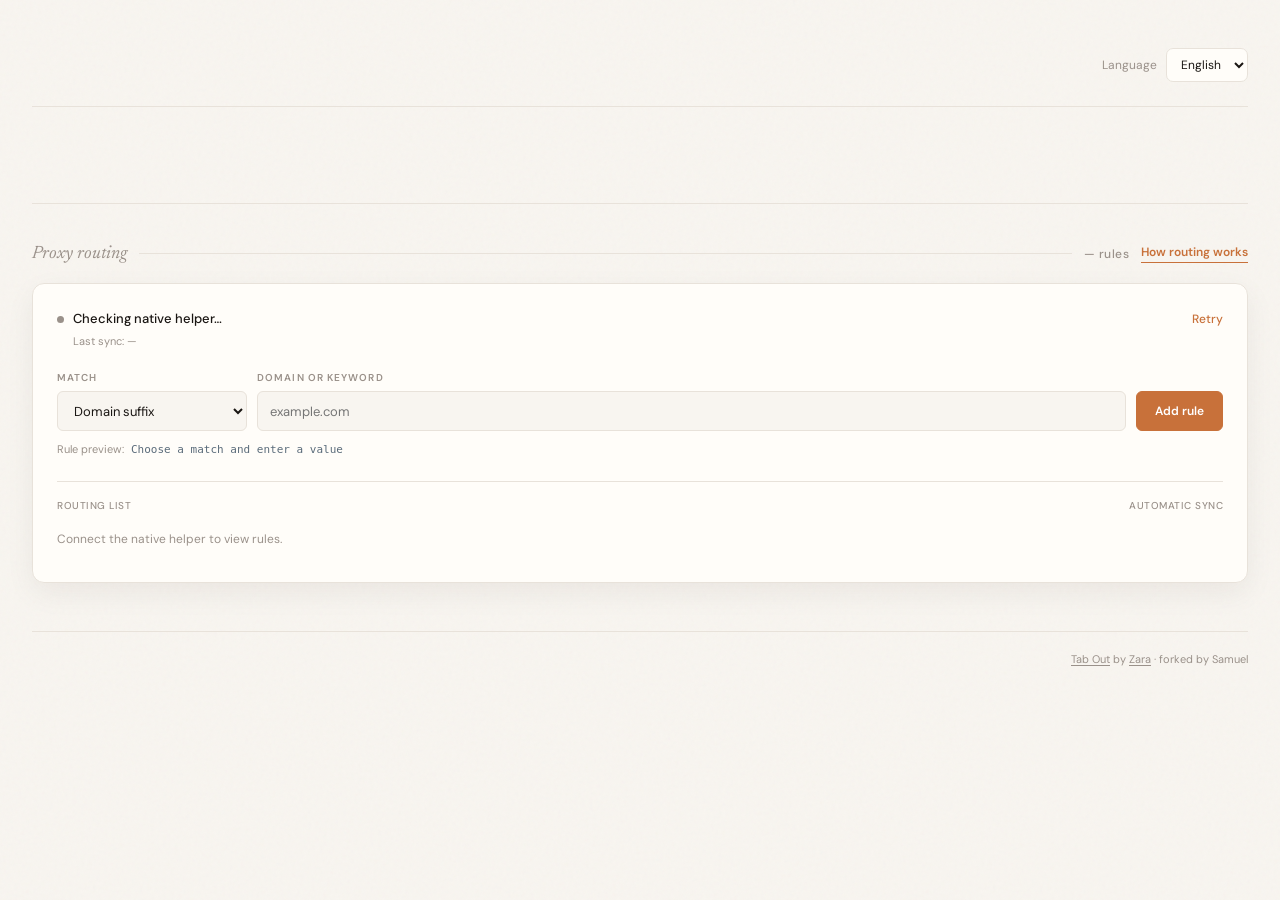
==== commit 9307a811: "feat: polish Tab Out routing and dashboard Add bilingual UI and routing architecture guide, keep tab" ====
--- a/extension/index.html
+++ b/extension/index.html
@@ -26,6 +26,9 @@
       <!-- "Friday, April 4, 2026" — written by getDateDisplay() in app.js -->
       <div class="date" id="dateDisplay"></div>
     </div>
+    <label class="language-picker"><span data-i18n="Language">Language</span>
+      <select id="languageSelect" aria-label="Language" data-i18n-aria-label="Language"><option value="en">English</option><option value="zh">中文</option></select>
+    </label>
   </header>
 
   <!-- ================================================================
@@ -40,10 +43,10 @@
         </svg>
       </div>
       <div class="tab-cleanup-text">
-        You have <strong id="tabOutDupeCount"></strong> Tab Out tabs open. Keep just this one?
-      </div>
-    </div>
-    <button class="tab-cleanup-btn" data-action="close-tabout-dupes">Close extras</button>
+        <span data-i18n="You have">You have</span> <strong id="tabOutDupeCount"></strong> <span data-i18n="Tab Out tabs open. Keep just this one?">Tab Out tabs open. Keep just this one?</span>
+      </div>
+    </div>
+    <button class="tab-cleanup-btn" data-action="close-tabout-dupes" data-i18n="Close extras">Close extras</button>
   </div>
 
   <!-- ================================================================
@@ -55,25 +58,57 @@
   <div class="dashboard-columns" id="dashboardColumns">
 
     <!-- LEFT COLUMN: Open tabs -->
+    <div class="dashboard-main">
     <div class="active-section" id="openTabsSection" style="display:none">
       <div class="section-header">
-        <h2 id="openTabsSectionTitle">Right now</h2>
+        <h2 id="openTabsSectionTitle">Open tabs</h2>
+        <span class="open-tabs-heading-count" id="statTabs" aria-live="polite">—</span>
         <div class="section-line"></div>
         <div class="section-count" id="openTabsSectionCount"></div>
       </div>
       <div class="missions" id="openTabsMissions"></div>
-      <div class="open-tabs-total">
-        <div class="stat">
-          <div class="stat-num" id="statTabs">—</div>
-          <div class="stat-label">Open tabs</div>
+    </div>
+
+    <section class="proxy-routing-section" id="proxyRoutingSection" aria-labelledby="proxyRoutingTitle">
+      <div class="section-header">
+        <h2 id="proxyRoutingTitle" data-i18n="Proxy routing">Proxy routing</h2>
+        <div class="section-line"></div>
+        <div class="section-count" id="proxyRuleCount">— rules</div>
+        <a class="proxy-architecture-link" href="architecture.html" target="_blank" rel="noopener" data-i18n="How routing works">How routing works</a>
+      </div>
+      <div class="proxy-routing-panel">
+        <div class="proxy-status-row">
+          <span class="proxy-status-dot" id="proxyStatusDot" aria-hidden="true"></span>
+          <span id="proxyStatus" role="status" aria-live="polite">Checking native helper…</span>
+          <button type="button" class="proxy-retry" data-action="proxy-retry" data-i18n="Retry">Retry</button>
         </div>
-      </div>
-    </div>
+        <div class="proxy-last-sync" id="proxyLastSync">Last sync: —</div>
+        <form class="proxy-form" id="proxyForm">
+          <label class="proxy-field"><span data-i18n="Match">Match</span>
+            <select id="proxyMatchType" name="type">
+              <option value="suffix" data-i18n="Domain suffix">Domain suffix</option>
+              <option value="keyword" data-i18n="Domain contains">Domain contains</option>
+              <option value="exact" data-i18n="Exact domain">Exact domain</option>
+            </select>
+          </label>
+          <label class="proxy-field proxy-value-field"><span data-i18n="Domain or keyword">Domain or keyword</span>
+            <input id="proxyValue" name="value" type="text" placeholder="example.com" spellcheck="false" autocomplete="off" autocapitalize="none" required>
+          </label>
+          <button type="submit" class="proxy-add" id="proxyAdd" data-i18n="Add rule">Add rule</button>
+        </form>
+        <p class="proxy-keyword-warning" id="proxyKeywordWarning" hidden data-i18n="Contains matching is broad and may match unrelated domains. Tab Out cannot automatically identify all company domains; check the target before adding.">Contains matching is broad and may match unrelated domains. Tab Out cannot automatically identify all company domains; check the target before adding.</p>
+        <div class="proxy-preview"><span data-i18n="Rule preview:">Rule preview:</span> <code id="proxyRulePreview">Choose a match and enter a value</code></div>
+        <div class="proxy-rules-heading"><span data-i18n="Routing list">Routing list</span> <span data-i18n="Automatic sync">Automatic sync</span></div>
+        <div class="proxy-rule-list" id="proxyRuleList"><p class="proxy-empty">Connect the native helper to view rules.</p></div>
+        <div class="proxy-undo" id="proxyUndo" hidden><span data-i18n="Rule removed.">Rule removed.</span><button type="button" data-action="proxy-undo" data-i18n="Undo (5s)">Undo (5s)</button></div>
+      </div>
+    </section>
+    </div><!-- end .dashboard-main -->
 
     <!-- RIGHT COLUMN: Saved for Later checklist -->
     <div class="deferred-column" id="deferredColumn" style="display:none">
       <div class="section-header">
-        <h2>Saved for later</h2>
+        <h2 data-i18n="Saved for later">Saved for later</h2>
         <div class="section-line"></div>
         <div class="section-count" id="deferredCount"></div>
       </div>
@@ -83,18 +118,18 @@
 
       <!-- Empty state — shown when no active deferred tabs -->
       <div class="deferred-empty" id="deferredEmpty" style="display:none">
-        Nothing saved. Living in the moment.
+        <span data-i18n="Nothing saved. Living in the moment.">Nothing saved. Living in the moment.</span>
       </div>
 
       <!-- Archive section — collapsed by default -->
       <div class="deferred-archive" id="deferredArchive" style="display:none">
         <button class="archive-toggle" id="archiveToggle">
           <svg class="archive-chevron" xmlns="http://www.w3.org/2000/svg" fill="none" viewBox="0 0 24 24" stroke-width="2" stroke="currentColor"><path stroke-linecap="round" stroke-linejoin="round" d="m19.5 8.25-7.5 7.5-7.5-7.5" /></svg>
-          Archive
+          <span data-i18n="Archive">Archive</span>
           <span class="archive-count" id="archiveCount"></span>
         </button>
         <div class="archive-body" id="archiveBody" style="display:none">
-          <input type="text" class="archive-search" id="archiveSearch" placeholder="Search archived tabs...">
+          <input type="text" class="archive-search" id="archiveSearch" placeholder="Search archived tabs..." data-i18n-placeholder="Search archived tabs...">
           <div class="archive-list" id="archiveList"></div>
         </div>
       </div>
@@ -109,62 +144,39 @@
        ================================================================ -->
   <div class="history-section" id="historySection" style="display:none">
     <div class="section-header">
-      <h2>Recently visited</h2>
+      <h2 data-i18n="Recently visited">Recently visited</h2>
       <div class="section-line"></div>
       <div class="section-count" id="historySectionCount"></div>
     </div>
     <div class="history-domains" id="historyDomains"></div>
   </div>
 
-  <section class="proxy-routing-section" id="proxyRoutingSection" aria-labelledby="proxyRoutingTitle">
-    <div class="section-header">
-      <h2 id="proxyRoutingTitle">Proxy routing</h2>
-      <div class="section-line"></div>
-      <div class="section-count" id="proxyRuleCount">— rules</div>
-    </div>
-    <div class="proxy-routing-panel">
-      <div class="proxy-status-row">
-        <span class="proxy-status-dot" id="proxyStatusDot" aria-hidden="true"></span>
-        <span id="proxyStatus" role="status" aria-live="polite">Checking native helper…</span>
-        <button type="button" class="proxy-retry" data-action="proxy-retry">Retry</button>
-      </div>
-      <div class="proxy-last-sync" id="proxyLastSync">Last sync: —</div>
-      <form class="proxy-form" id="proxyForm">
-        <label class="proxy-field">
-          <span>Match</span>
-          <select id="proxyMatchType" name="type">
-            <option value="suffix">Domain suffix</option>
-            <option value="keyword">Domain contains</option>
-            <option value="exact">Exact domain</option>
-          </select>
-        </label>
-        <label class="proxy-field proxy-value-field">
-          <span>Domain or keyword</span>
-          <input id="proxyValue" name="value" type="text" placeholder="example.com" spellcheck="false" autocomplete="off" autocapitalize="none" required>
-        </label>
-        <button type="submit" class="proxy-add" id="proxyAdd">Add rule</button>
-      </form>
-      <p class="proxy-keyword-warning" id="proxyKeywordWarning" hidden>Contains matching is broad and may match unrelated domains. Known company and private targets are protected by higher-priority direct rules.</p>
-      <div class="proxy-preview">Rule preview: <code id="proxyRulePreview">Choose a match and enter a value</code></div>
-      <div class="proxy-rules-heading">Routing list <span>Automatic sync</span></div>
-      <div class="proxy-rule-list" id="proxyRuleList"><p class="proxy-empty">Connect the native helper to view rules.</p></div>
-      <div class="proxy-undo" id="proxyUndo" hidden>
-        <span>Rule removed.</span>
-        <button type="button" data-action="proxy-undo">Undo (5s)</button>
-      </div>
-    </div>
-  </section>
-
   <!-- ================================================================
        FOOTER — global stats + refresh control
        ================================================================ -->
   <footer>
     <div class="last-refresh">
-      <span style="color: var(--muted); font-size: 11px;"><a href="https://github.com/zarazhangrui/tab-out" target="_top" style="color: var(--muted); text-decoration: underline; text-underline-offset: 2px;">Tab Out</a> by <a href="https://x.com/zarazhangrui" target="_top" style="color: var(--muted); text-decoration: underline; text-underline-offset: 2px;">Zara</a> &middot; forked by Samuel</span>
+      <span style="color: var(--muted); font-size: 11px;"><a href="https://github.com/zarazhangrui/tab-out" target="_top" style="color: var(--muted); text-decoration: underline; text-underline-offset: 2px;">Tab Out</a> <span data-i18n="by">by</span> <a href="https://x.com/zarazhangrui" target="_top" style="color: var(--muted); text-decoration: underline; text-underline-offset: 2px;">Zara</a> &middot; <span data-i18n="forked by">forked by</span> Samuel</span>
     </div>
   </footer>
 
 </div><!-- end .container -->
+
+<dialog class="proxy-confirm-dialog" id="proxyQuickAddDialog" aria-labelledby="proxyConfirmTitle" aria-describedby="proxyConfirmDescription">
+  <div class="proxy-confirm-inner">
+    <div class="proxy-confirm-eyebrow" data-i18n="Before routing">Before routing</div>
+    <h2 id="proxyConfirmTitle" data-i18n="Add to proxy?">Add to proxy?</h2>
+    <p id="proxyConfirmDescription"><span data-i18n="The domain">The domain</span> <strong id="proxyConfirmDomain"></strong> <span data-i18n="will be sent through Clash. A public-looking name may still be a company site.">will be sent through Clash. A public-looking name may still be a company site.</span></p>
+    <label class="proxy-confirm-check">
+      <input type="checkbox" id="proxyConfirmCheck">
+      <span data-i18n="This is not a company/internal domain">This is not a company/internal domain</span>
+    </label>
+    <div class="proxy-confirm-actions">
+      <button type="button" id="proxyConfirmCancel" data-i18n="Cancel">Cancel</button>
+      <button type="button" id="proxyConfirmSubmit" disabled data-i18n="Confirm and add">Confirm and add</button>
+    </div>
+  </div>
+</dialog>
 
 <!-- ================================================================
      TOAST — floats above everything, used for action confirmations
@@ -184,6 +196,7 @@
 
 <!-- Main dashboard logic — loads last so the DOM is ready -->
 <script src="tab-state.js"></script>
+<script src="i18n.js"></script>
 <script src="proxy-routing.js"></script>
 <script src="app.js"></script>
 </body>
--- a/extension/style.css
+++ b/extension/style.css
@@ -81,6 +81,24 @@
   text-transform: uppercase;
 }
 
+.language-picker {
+  display: inline-flex;
+  align-items: center;
+  gap: 9px;
+  color: var(--muted);
+  font-size: 12px;
+  white-space: nowrap;
+}
+
+.language-picker select {
+  border: 1px solid var(--warm-gray);
+  border-radius: 7px;
+  background: var(--card-bg);
+  color: var(--ink);
+  padding: 7px 10px;
+  font: inherit;
+}
+
 /* ---- Tab cleanup banner ---- */
 .tab-cleanup-banner {
   background: linear-gradient(135deg, rgba(200, 113, 58, 0.04), rgba(200, 113, 58, 0.09));
@@ -214,6 +232,22 @@
   font-weight: 500;
   letter-spacing: 0.5px;
   white-space: nowrap;
+}
+
+.proxy-architecture-link {
+  flex: none;
+  color: var(--accent-amber);
+  font-size: 12px;
+  font-weight: 600;
+  text-decoration: none;
+  white-space: nowrap;
+  border-bottom: 1px solid currentColor;
+  padding-bottom: 2px;
+}
+
+.proxy-architecture-link:hover,
+.proxy-architecture-link:focus-visible {
+  color: var(--ink);
 }
 
 /* ---- Mission Cards ---- */
@@ -608,33 +642,13 @@
   align-items: center;
 }
 
-.open-tabs-total {
-  display: flex;
-  justify-content: flex-start;
-  margin-top: 24px;
-  padding-top: 16px;
-  border-top: 1px solid var(--warm-gray);
-}
-
-.stat {
-  text-align: center;
-}
-
-.stat-num {
+.open-tabs-heading-count {
   font-family: 'Newsreader', serif;
-  font-size: 28px;
-  font-weight: 300;
+  font-size: 18px;
+  font-weight: 400;
   color: var(--ink);
   line-height: 1;
-  transition: all 0.3s;
-}
-
-.stat-label {
-  font-size: 10px;
-  text-transform: uppercase;
-  letter-spacing: 1.5px;
-  color: var(--muted);
-  margin-top: 4px;
+  font-style: normal;
 }
 
 .last-refresh {
@@ -899,7 +913,7 @@
 }
 
 /* Open tabs column keeps the grid layout */
-.dashboard-columns .active-section {
+.dashboard-main {
   flex: 1;
   min-width: 600px;
 }
@@ -919,6 +933,7 @@
   .dashboard-columns {
     flex-direction: column;
   }
+  .dashboard-main { width: 100%; min-width: 0; }
   .deferred-column {
     width: 100%;
     position: static;
@@ -1457,12 +1472,32 @@
   cursor: pointer;
 }
 
-.proxy-quick-add:hover { background: rgba(200, 113, 58, 0.13); }
+.proxy-quick-add:not(:disabled):hover { background: rgba(200, 113, 58, 0.13); }
 .proxy-quick-add.is-active {
   border-color: rgba(90, 122, 98, 0.24);
   background: rgba(90, 122, 98, 0.07);
   color: var(--accent-sage);
   cursor: default;
+}
+
+.proxy-quick-add.is-pending {
+  border-color: rgba(200, 113, 58, 0.24);
+  background: rgba(200, 113, 58, 0.07);
+  color: var(--accent-amber);
+  cursor: default;
+}
+
+.proxy-quick-add.is-unverified {
+  border-color: var(--warm-gray);
+  background: rgba(154, 145, 138, 0.07);
+  color: var(--muted);
+  cursor: default;
+}
+
+.proxy-quick-add.is-failed {
+  border-color: rgba(179, 90, 90, 0.3);
+  background: rgba(179, 90, 90, 0.07);
+  color: var(--accent-rose);
 }
 
 .proxy-undo {
@@ -1484,8 +1519,110 @@
   cursor: pointer;
 }
 
+.proxy-confirm-dialog {
+  width: min(440px, calc(100vw - 32px));
+  max-width: none;
+  max-height: calc(100vh - 32px);
+  margin: auto;
+  padding: 0;
+  overflow: auto;
+  border: 1px solid var(--warm-gray);
+  border-radius: 12px;
+  background: var(--card-bg);
+  color: var(--ink);
+  box-shadow: 0 22px 72px rgba(26, 22, 19, 0.22);
+}
+
+.proxy-confirm-dialog::backdrop {
+  background: rgba(26, 22, 19, 0.38);
+  backdrop-filter: blur(3px);
+}
+
+.proxy-confirm-inner { padding: 28px; }
+
+.proxy-confirm-eyebrow {
+  margin-bottom: 9px;
+  color: var(--accent-amber);
+  font-size: 10px;
+  font-weight: 600;
+  letter-spacing: 1.4px;
+  text-transform: uppercase;
+}
+
+.proxy-confirm-dialog h2 {
+  font-family: 'Newsreader', serif;
+  font-size: 28px;
+  font-weight: 400;
+}
+
+.proxy-confirm-dialog p {
+  margin-top: 12px;
+  color: var(--muted);
+  font-size: 13px;
+  line-height: 1.6;
+  overflow-wrap: anywhere;
+}
+
+.proxy-confirm-dialog p strong { color: var(--ink); }
+
+.proxy-confirm-check {
+  display: flex;
+  align-items: flex-start;
+  gap: 10px;
+  margin-top: 22px;
+  padding: 13px;
+  border: 1px solid rgba(200, 113, 58, 0.2);
+  border-radius: 7px;
+  background: rgba(200, 113, 58, 0.05);
+  font-size: 13px;
+  font-weight: 500;
+  line-height: 1.4;
+  cursor: pointer;
+}
+
+.proxy-confirm-check input {
+  width: 16px;
+  height: 16px;
+  margin-top: 1px;
+  accent-color: var(--accent-amber);
+  flex: none;
+}
+
+.proxy-confirm-actions {
+  display: flex;
+  justify-content: flex-end;
+  gap: 9px;
+  margin-top: 24px;
+}
+
+.proxy-confirm-actions button {
+  min-height: 38px;
+  padding: 0 14px;
+  border: 1px solid var(--warm-gray);
+  border-radius: 6px;
+  background: var(--paper);
+  color: var(--ink);
+  font: 600 12px 'DM Sans', sans-serif;
+  cursor: pointer;
+}
+
+.proxy-confirm-actions #proxyConfirmSubmit {
+  border-color: var(--accent-amber);
+  background: var(--accent-amber);
+  color: #fff;
+}
+
+.proxy-confirm-actions #proxyConfirmSubmit:disabled {
+  border-color: var(--warm-gray);
+  background: var(--warm-gray);
+  color: var(--muted);
+  cursor: not-allowed;
+}
+
 @media (max-width: 620px) {
   .container { padding: 28px 18px 54px; }
+  header { flex-wrap: wrap; gap: 12px; }
+  .language-picker { margin-left: auto; }
   .proxy-routing-panel { padding: 18px; }
   .proxy-form { grid-template-columns: 1fr; }
   .proxy-add { width: 100%; }
@@ -1493,4 +1630,7 @@
   .proxy-rule-code { display: none; }
   .proxy-rule-value { min-width: 40%; }
   .history-domain-entry { flex-wrap: wrap; }
-}
+  .proxy-confirm-inner { padding: 22px; }
+  .proxy-confirm-actions { flex-wrap: wrap; }
+  .proxy-confirm-actions button { flex: 1; }
+}
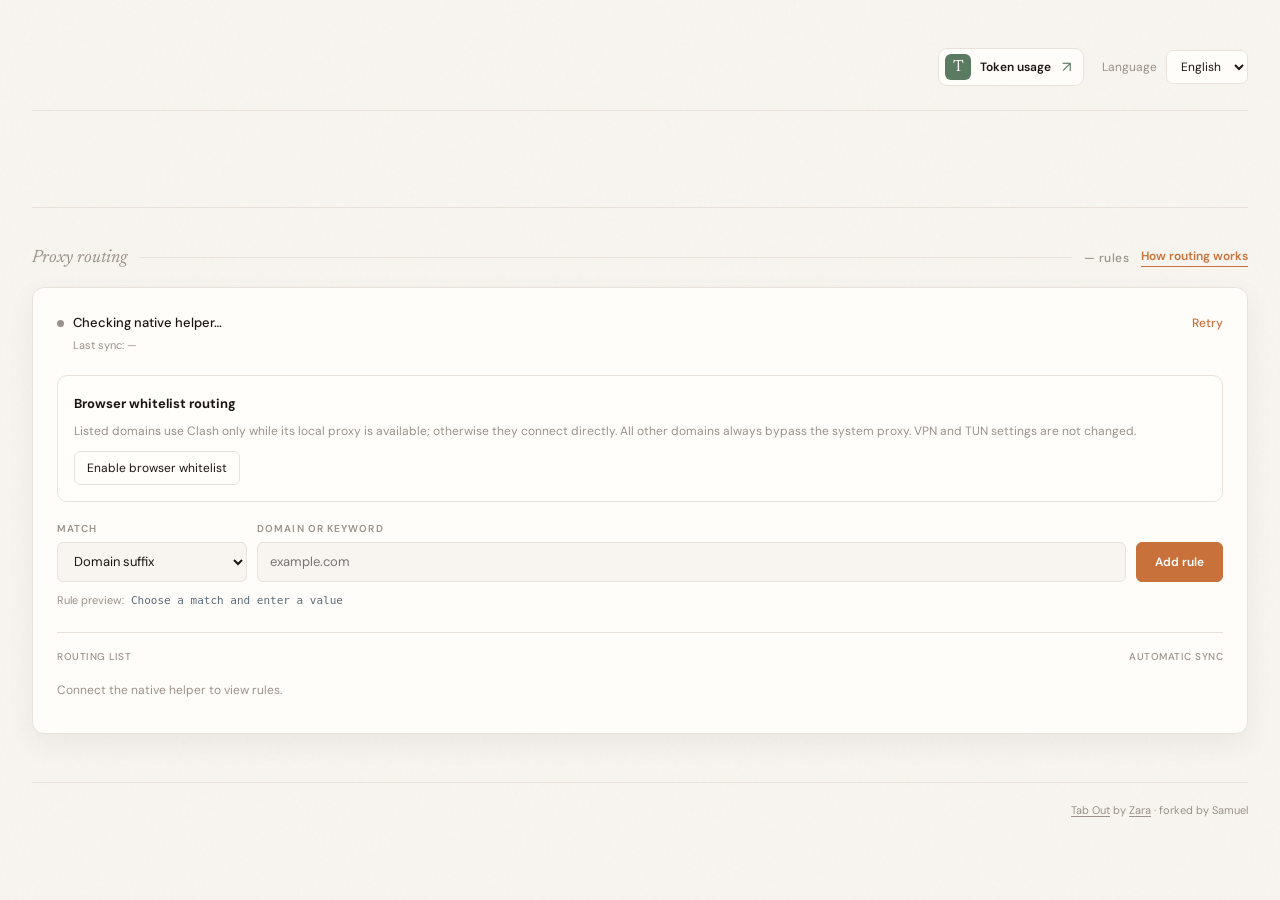
==== commit 14330ae5: "feat: add browser routing and token usage dashboard" ====
--- a/extension/index.html
+++ b/extension/index.html
@@ -26,9 +26,16 @@
       <!-- "Friday, April 4, 2026" — written by getDateDisplay() in app.js -->
       <div class="date" id="dateDisplay"></div>
     </div>
-    <label class="language-picker"><span data-i18n="Language">Language</span>
-      <select id="languageSelect" aria-label="Language" data-i18n-aria-label="Language"><option value="en">English</option><option value="zh">中文</option></select>
-    </label>
+    <div class="header-actions">
+      <a class="header-link usage-link" href="usage.html" target="_blank" rel="noopener noreferrer" aria-label="Open Token usage" data-i18n-aria-label="Open Token usage">
+        <span class="header-link-mark" aria-hidden="true">T</span>
+        <span data-i18n="Token usage">Token usage</span>
+        <span class="header-link-arrow" aria-hidden="true">↗</span>
+      </a>
+      <label class="language-picker"><span data-i18n="Language">Language</span>
+        <select id="languageSelect" aria-label="Language" data-i18n-aria-label="Language"><option value="en">English</option><option value="zh">中文</option></select>
+      </label>
+    </div>
   </header>
 
   <!-- ================================================================
@@ -83,6 +90,13 @@
           <button type="button" class="proxy-retry" data-action="proxy-retry" data-i18n="Retry">Retry</button>
         </div>
         <div class="proxy-last-sync" id="proxyLastSync">Last sync: —</div>
+        <div class="browser-routing-controls">
+          <strong data-i18n="Browser whitelist routing">Browser whitelist routing</strong>
+          <p data-i18n="Listed domains use Clash only while its local proxy is available; otherwise they connect directly. All other domains always bypass the system proxy. VPN and TUN settings are not changed.">Listed domains use Clash only while its local proxy is available; otherwise they connect directly. All other domains always bypass the system proxy. VPN and TUN settings are not changed.</p>
+          <p id="browserRoutingStatus" role="status" aria-live="polite"></p>
+          <div><button id="browserRoutingEnable" type="button" data-i18n="Enable browser whitelist">Enable browser whitelist</button><button id="browserRoutingDisable" type="button" data-i18n="Return to system proxy" hidden>Return to system proxy</button></div>
+          <p id="browserRoutingTun" hidden data-i18n="TUN is configured in Clash. Browser DIRECT bypasses the HTTP proxy, not system-wide tunnels or DNS interception. Internal sites still require the company network or VPN.">TUN is configured in Clash. Browser DIRECT bypasses the HTTP proxy, not system-wide tunnels or DNS interception. Internal sites still require the company network or VPN.</p>
+        </div>
         <form class="proxy-form" id="proxyForm">
           <label class="proxy-field"><span data-i18n="Match">Match</span>
             <select id="proxyMatchType" name="type">
@@ -197,7 +211,9 @@
 <!-- Main dashboard logic — loads last so the DOM is ready -->
 <script src="tab-state.js"></script>
 <script src="i18n.js"></script>
-<script src="proxy-routing.js"></script>
+  <script src="proxy-routing.js"></script>
+  <script src="browser-routing.js"></script>
+  <script src="browser-routing-ui.js"></script>
 <script src="app.js"></script>
 </body>
 </html>
--- a/extension/style.css
+++ b/extension/style.css
@@ -79,6 +79,66 @@
   font-weight: 400;
   letter-spacing: 0.5px;
   text-transform: uppercase;
+}
+
+.header-actions {
+  display: flex;
+  align-items: center;
+  gap: 18px;
+}
+
+.header-link {
+  display: inline-flex;
+  align-items: center;
+  gap: 9px;
+  min-height: 38px;
+  padding: 5px 12px 5px 6px;
+  border: 1px solid var(--warm-gray);
+  border-radius: 9px;
+  background: var(--card-bg);
+  color: var(--ink);
+  font-size: 12px;
+  font-weight: 600;
+  text-decoration: none;
+  white-space: nowrap;
+  transition: border-color 180ms ease, background 180ms ease, transform 180ms ease;
+}
+
+.header-link:hover {
+  border-color: var(--accent-sage);
+  background: #f0f2ec;
+  transform: translateY(-1px);
+}
+
+.header-link:focus-visible {
+  outline: 2px solid var(--accent-sage);
+  outline-offset: 3px;
+}
+
+.header-link-mark {
+  display: grid;
+  place-items: center;
+  width: 26px;
+  height: 26px;
+  border-radius: 6px;
+  background: var(--ink);
+  color: var(--card-bg);
+  font-family: 'Newsreader', serif;
+  font-size: 16px;
+  font-weight: 400;
+}
+
+.header-link-arrow {
+  margin-left: 2px;
+  color: var(--accent-sage);
+  font-size: 15px;
+  font-weight: 400;
+}
+
+.usage-link .header-link-mark { background: var(--accent-sage); }
+
+@media (max-width: 620px) {
+  .header-actions { flex-wrap: wrap; }
 }
 
 .language-picker {
@@ -1358,6 +1418,12 @@
 .proxy-add:disabled,
 .proxy-retry:disabled,
 .proxy-rule-remove:disabled { opacity: 0.5; cursor: wait; }
+.browser-routing-controls { margin: 14px 0 20px; padding: 16px; border: 1px solid var(--warm-gray); border-radius: 10px; background: rgba(255,255,255,0.35); }
+.browser-routing-controls strong { font-size: 13px; }
+.browser-routing-controls p { font-size: 12px; line-height: 1.8; color: var(--muted); margin: 8px 0; overflow-wrap: anywhere; }
+.browser-routing-controls > div { display: flex; flex-wrap: wrap; gap: 10px; }
+.browser-routing-controls button { border: 1px solid var(--warm-gray); border-radius: 6px; padding: 8px 12px; background: transparent; color: var(--ink); font: inherit; font-size: 12px; cursor: pointer; }
+.browser-routing-controls button:disabled { opacity: 0.5; cursor: wait; }
 
 .proxy-keyword-warning {
   margin-top: 12px;
@@ -1622,7 +1688,7 @@
 @media (max-width: 620px) {
   .container { padding: 28px 18px 54px; }
   header { flex-wrap: wrap; gap: 12px; }
-  .language-picker { margin-left: auto; }
+  .header-actions { width: 100%; justify-content: space-between; gap: 10px; }
   .proxy-routing-panel { padding: 18px; }
   .proxy-form { grid-template-columns: 1fr; }
   .proxy-add { width: 100%; }
